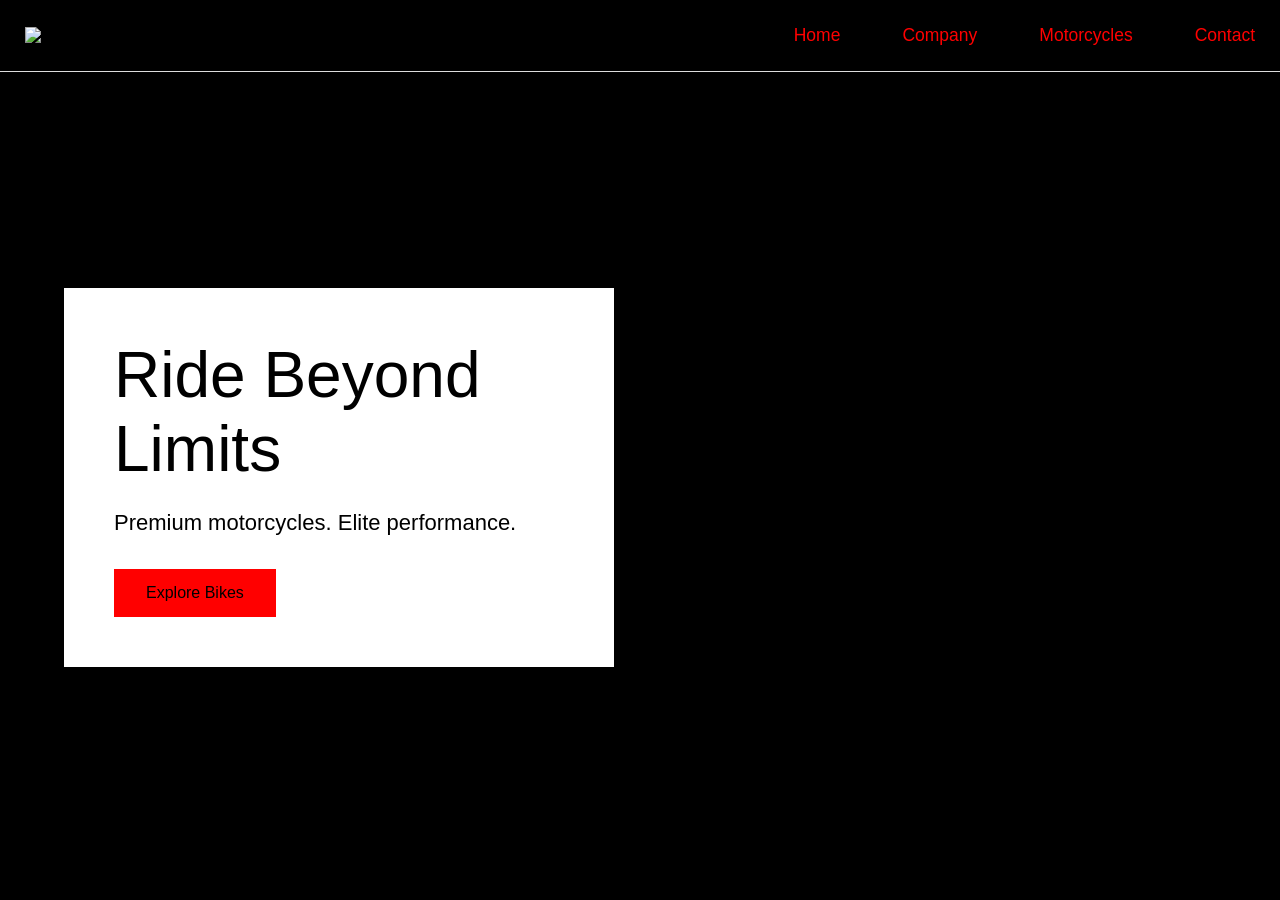
==== Home.html @ e8ebb28b "Slut Lektion - 04/29 + header +navbar +hero + logo + Company, Contact och Motorcycles sidor +variabl" ====
<!DOCTYPE html>
<html lang="en">

<head>
    <meta charset="UTF-8">
    <meta name="viewport" content="width=device-width, initial-scale=1.0">
    <title>VietRide</title>
    <link rel="stylesheet" href="style.css">
</head>

<body>
    <header>
        <nav class="navbar">

            <div class="logo">
                <img src="img/Logo.png" alt="Loggan">
            </div>

            <div class="nav-links">
                <li><a href="Home.html">Home</a></li>
                <li><a href="Company.html">Company</a></li>
                <li><a href="Motorcycles.html">Motorcycles</a></li>
                <li><a href="Contact.html">Contact</a></li>
            </div>

        </nav>

        <section class="hero">
            <div class="hero-overlay">
                <h1>Ride Beyond Limits</h1>
                <p>Premium motorcycles. Elite performance.</p>
                <a href="Motorcycles.html" class="hero-Button">Explore Bikes</a>
            </div>
        </section>

    </header>

    <main>

    </main>

    <footer>

    </footer>

</body>

</html>
---- style.css ----
*{
margin:0;
padding:0;
box-sizing:border-box;
}

body{
font-family:Arial, sans-serif;
background:var(--secondary-color);
color:var(--text-color);
}

:root{
--primary-color:red;
--secondary-color:black;
--nav-text-color:red;
--text-color: black;
--border-color:#dddddd;
--hover-color:#333333;
}

/* nav / header */

.navbar{
display:flex;
justify-content:space-between;
align-items:center;
padding: 25px;
background:var(--secondary-color);
border-bottom:1px solid var(--border-color);
}

.logo img{
width:210px;
height:auto;
}

.nav-links{
display:flex;
gap:40px;
}

.nav-links a{
text-decoration:none;
color:var(--nav-text-color);
font-size:17.5px;
font-weight:500;
transition:0.3s;
}

.nav-links a:hover{
color:grey;
}
/* hero (under nav) */

.hero{
height:90vh;
background:url(img/Hero-Bild.jpg);
background-size:cover;
background-position:center;
display:flex;
align-items:center;
padding-left:4rem;
}

.hero-overlay{
background:white;
padding:50px;
max-width:550px;
}

.hero h1{
font-size:64px;
font-weight:300;
margin-bottom:20px;
}

.hero p{
font-size:22px;
margin-bottom:30px;
line-height:1.5;
color:var(--text-color);
}

.hero-Button{
display:inline-block;
background:var(--primary-color);
color:var(--secondary-color);
text-decoration:none;
padding:15px 32px;
transition:0.3s;
}

.hero-Button:hover{
background:var(--hover-color);
}
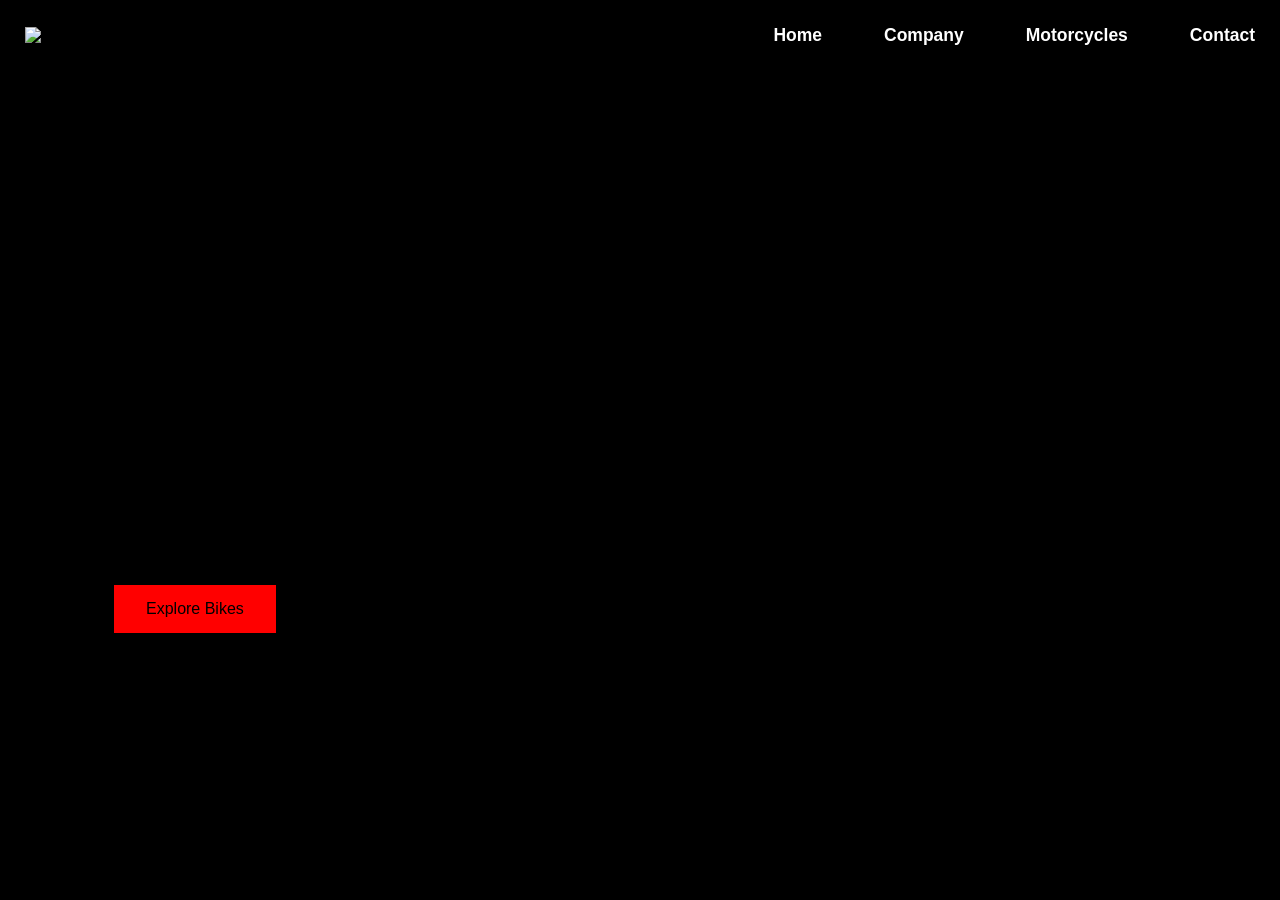
==== commit 8ef99cbb: "Slut lektion 3 - 05/05 + animation på hero button + animation på Nav buttons Fixade till hero overla" ====
--- a/Home.html
+++ b/Home.html
@@ -17,21 +17,23 @@
             </div>
 
             <div class="nav-links">
-                <li><a href="Home.html">Home</a></li>
-                <li><a href="Company.html">Company</a></li>
-                <li><a href="Motorcycles.html">Motorcycles</a></li>
-                <li><a href="Contact.html">Contact</a></li>
+                <li><a href="Home.html"><b>Home</b></a></li>
+                <li><a href="Company.html"><b>Company</b></a></li>
+                <li><a href="Motorcycles.html"><b>Motorcycles</b></a></li>
+                <li><a href="Contact.html"><b>Contact</b></a></li>
             </div>
 
         </nav>
 
-        <section class="hero">
+        <section class="hero"> 
             <div class="hero-overlay">
-                <h1>Ride Beyond Limits</h1>
+                <h1><b>Ride Beyond Limits</b></h1>
                 <p>Premium motorcycles. Elite performance.</p>
                 <a href="Motorcycles.html" class="hero-Button">Explore Bikes</a>
             </div>
         </section>
+
+        
 
     </header>
 
--- a/style.css
+++ b/style.css
@@ -28,7 +28,6 @@
 align-items:center;
 padding: 25px;
 background:var(--secondary-color);
-border-bottom:1px solid var(--border-color);
 }
 
 .logo img{
@@ -43,15 +42,18 @@
 
 .nav-links a{
 text-decoration:none;
-color:var(--nav-text-color);
+color:white ;
 font-size:17.5px;
 font-weight:500;
 transition:0.3s;
 }
 
 .nav-links a:hover{
-color:grey;
+color:var(--primary-color);
+text-decoration: underline  ;
 }
+
+
 /* hero (under nav) */
 
 .hero{
@@ -64,23 +66,24 @@
 padding-left:4rem;
 }
 
+
+
 .hero-overlay{
-background:white;
+background:none;
 padding:50px;
 max-width:550px;
 }
 
 .hero h1{
 font-size:64px;
-font-weight:300;
 margin-bottom:20px;
 }
 
 .hero p{
-font-size:22px;
+font-size:30px;
 margin-bottom:30px;
-line-height:1.5;
 color:var(--text-color);
+
 }
 
 .hero-Button{
@@ -94,4 +97,6 @@
 
 .hero-Button:hover{
 background:var(--hover-color);
+color:white;
+padding:15px;
 }
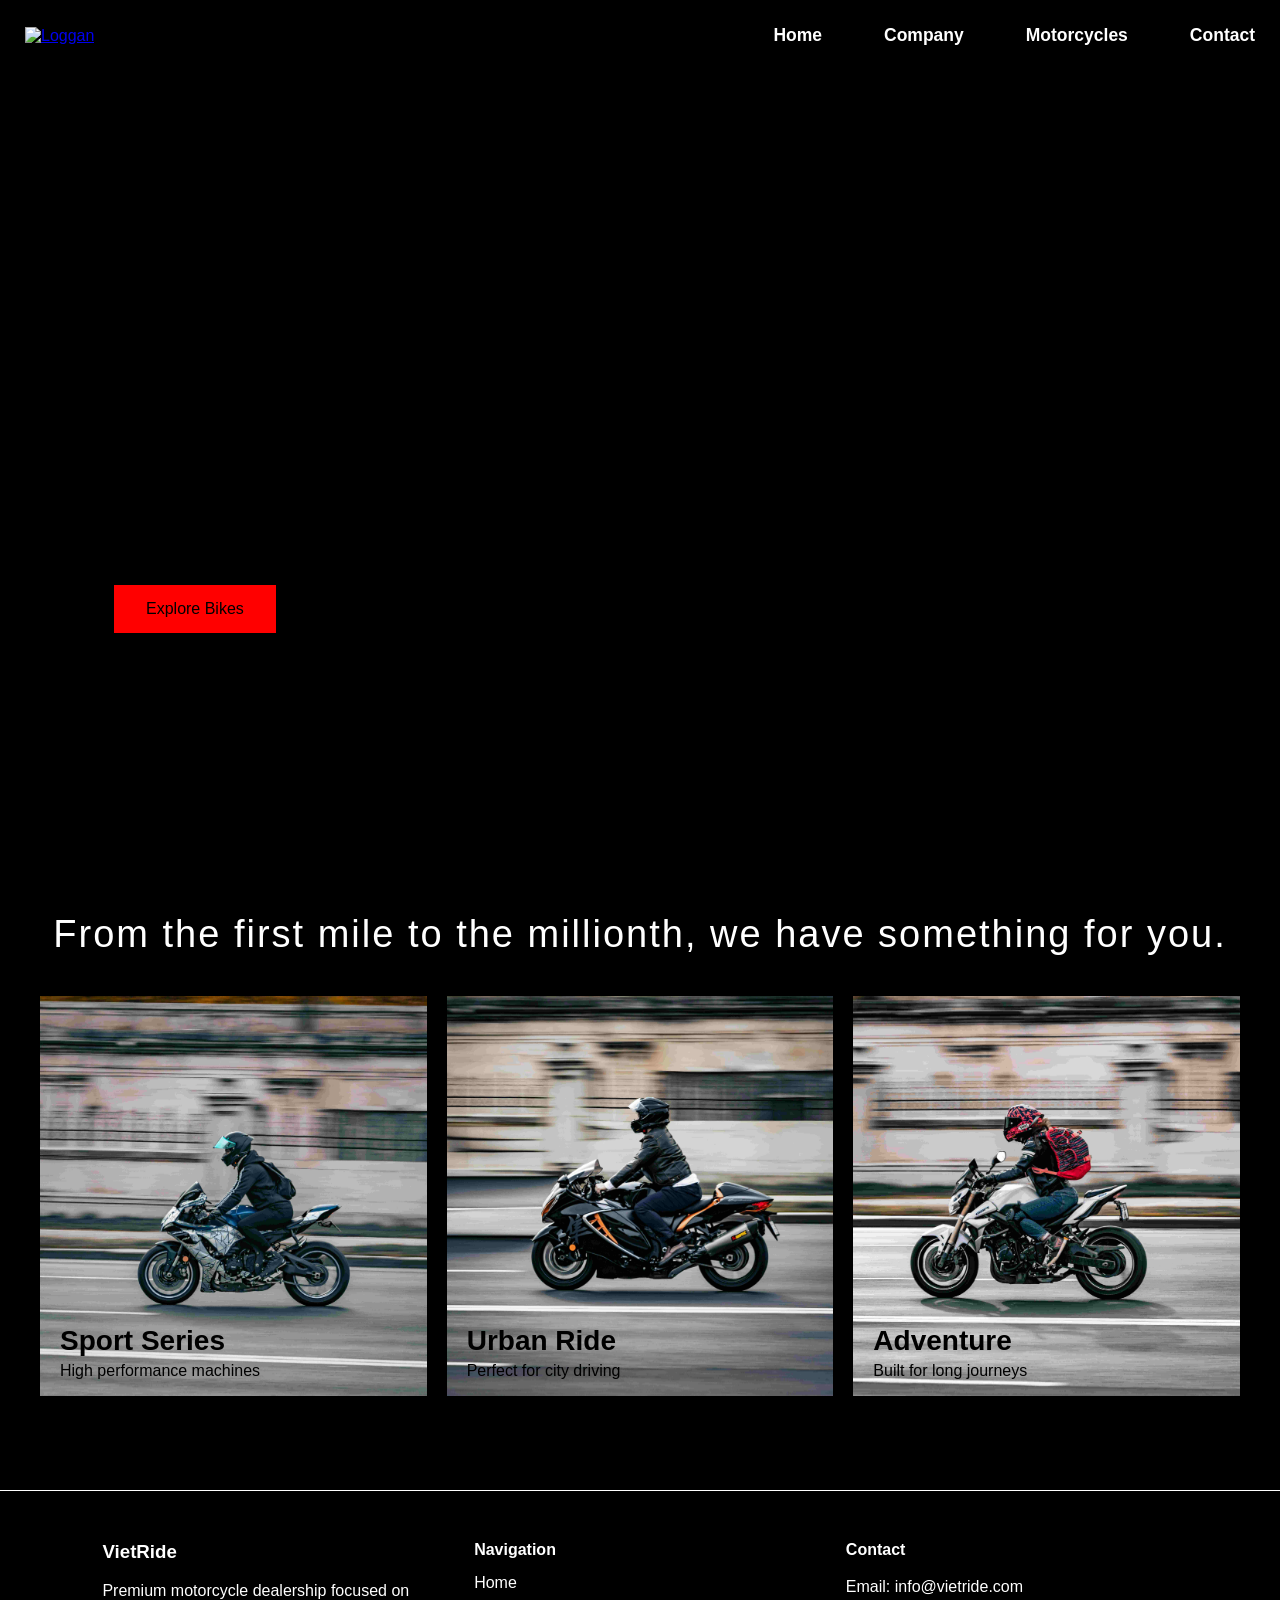
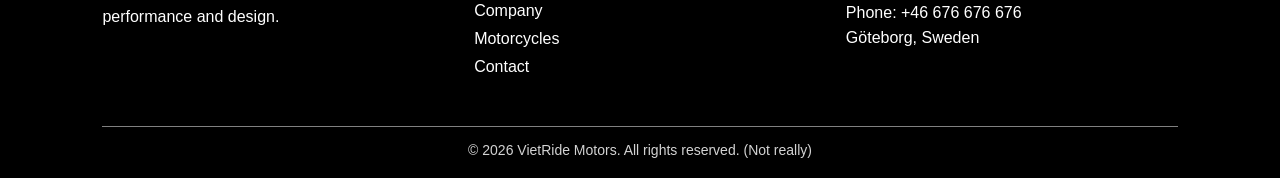
==== commit 3b32973b: "Slut lektion - 06/05 + footer + Modell sektion  Jag lade till en footer med ett navigation system sa" ====
--- a/Home.html
+++ b/Home.html
@@ -13,7 +13,8 @@
         <nav class="navbar">
 
             <div class="logo">
-                <img src="img/Logo.png" alt="Loggan">
+                <a href="Home.html"><img src="img/Logo.png" alt="Loggan"></a>
+                
             </div>
 
             <div class="nav-links">
@@ -25,7 +26,7 @@
 
         </nav>
 
-        <section class="hero"> 
+        <section class="hero">
             <div class="hero-overlay">
                 <h1><b>Ride Beyond Limits</b></h1>
                 <p>Premium motorcycles. Elite performance.</p>
@@ -33,16 +34,82 @@
             </div>
         </section>
 
-        
+
+
+
 
     </header>
 
     <main>
+        <h2 class="models-title">From the first mile to the millionth, we have something for you.</h2>
 
+        <section class="models">
+
+            <div class="model-card">
+                <img src="img/Modell-Sport.jpg" alt="Bike 1">
+                <div class="model-text">
+                    <h2>Sport Series</h2>
+                    <p>High performance machines</p>
+                </div>
+            </div>
+
+
+            <div class="model-card">
+                <img src="img/Modell-Urban.jpg" alt="Bike 2">
+                <div class="model-text">
+                    <h2>Urban Ride</h2>
+                    <p>Perfect for city driving</p>
+                </div>
+            </div>
+
+
+            <div class="model-card">
+                <img src="img/Modell-Adventure.jpg" alt="Bike 3">
+                <div class="model-text">
+                    <h2>Adventure</h2>
+                    <p>Built for long journeys</p>
+                </div>
+            </div>
+
+
+        </section>
     </main>
 
     <footer>
+        <div class="footer-container">
 
+
+            <div class="footer-kolumn">
+                <h3>VietRide</h3>
+                <p>Premium motorcycle dealership focused on performance and design.</p>
+            </div>
+
+
+            <div class="footer-kolumn">
+                <h4>Navigation</h4>
+                <ul>
+                    <li><a href="Home.html">Home</a></li>
+                    <li><a href="Company.html">Company</a></li>
+                    <li><a href="Motorcycles.html">Motorcycles</a></li>
+                    <li><a href="Contact.html">Contact</a></li>
+                </ul>
+            </div>
+
+
+            <div class="footer-kolumn">
+                <h4>Contact</h4>
+                <p>Email: info@vietride.com</p>
+                <p>Phone: +46 676 676 676</p>
+                <p>Göteborg, Sweden</p>
+            </div>
+
+
+        </div>
+
+
+        <div class="footer-bottom">
+            <p>© 2026 VietRide Motors. All rights reserved. (Not really)</p>
+        </div>
     </footer>
 
 </body>
--- a/style.css
+++ b/style.css
@@ -99,4 +99,132 @@
 background:var(--hover-color);
 color:white;
 padding:15px;
+}
+
+/* Modeller sektionen */
+
+
+.models{
+display:flex;
+gap:20px;
+padding:40px;
+background:var(--secondary-color);
+}
+
+
+.model-card{
+position:relative;
+flex:1;
+}
+
+
+.model-card img{
+width:100%;
+height:400px;
+object-fit:cover;
+transition:0.4s;
+}
+
+
+.model-text{
+position:absolute;
+bottom:20px;
+left:20px;
+color:black;
+}
+
+.models-title{
+color:white;
+text-align:center;
+font-size:38px;
+font-weight:300;
+margin-top: 2rem;
+letter-spacing:2px;
+}
+
+
+.model-text h2{
+font-size:28px;
+margin-bottom:5px;
+}
+
+
+.model-text p{
+font-size:16px;
+}
+
+
+.model-card:hover img{
+transform:scale(1.05);
+}
+
+/* footer */
+
+
+footer{
+background:var(--secondary-color);
+color:white;
+padding:50px 8% 20px;
+margin-top:50px;
+border-top: white 1px solid ;
+}
+
+
+.footer-container{
+display:flex;
+justify-content:space-between;
+gap:40px;
+flex-wrap:wrap;
+}
+
+
+.footer-kolumn{
+flex:1;
+min-width:200px;
+}
+
+
+.footer-kolumn h3,.footer-kolumn h4{
+margin-bottom:15px;
+}
+
+
+.footer-kolumn p{
+color:white;
+line-height:1.6;
+}
+
+
+.footer-kolumn ul{
+list-style:none;
+}
+
+
+.footer-kolumn ul li{
+margin-bottom:10px;
+}
+
+
+.footer-kolumn ul a{
+text-decoration:none;
+color:white ;
+transition:0.3s;
+}
+
+
+.footer-kolumn ul a:hover{
+color:var(--primary-color);
+text-decoration: underline;
+
+}
+
+
+.footer-bottom{
+text-align:center;
+margin-top:40px;
+border-top:1px solid grey;
+padding-top:15px;
+font-size:14px;
+color:lightgrey;
+
 }
